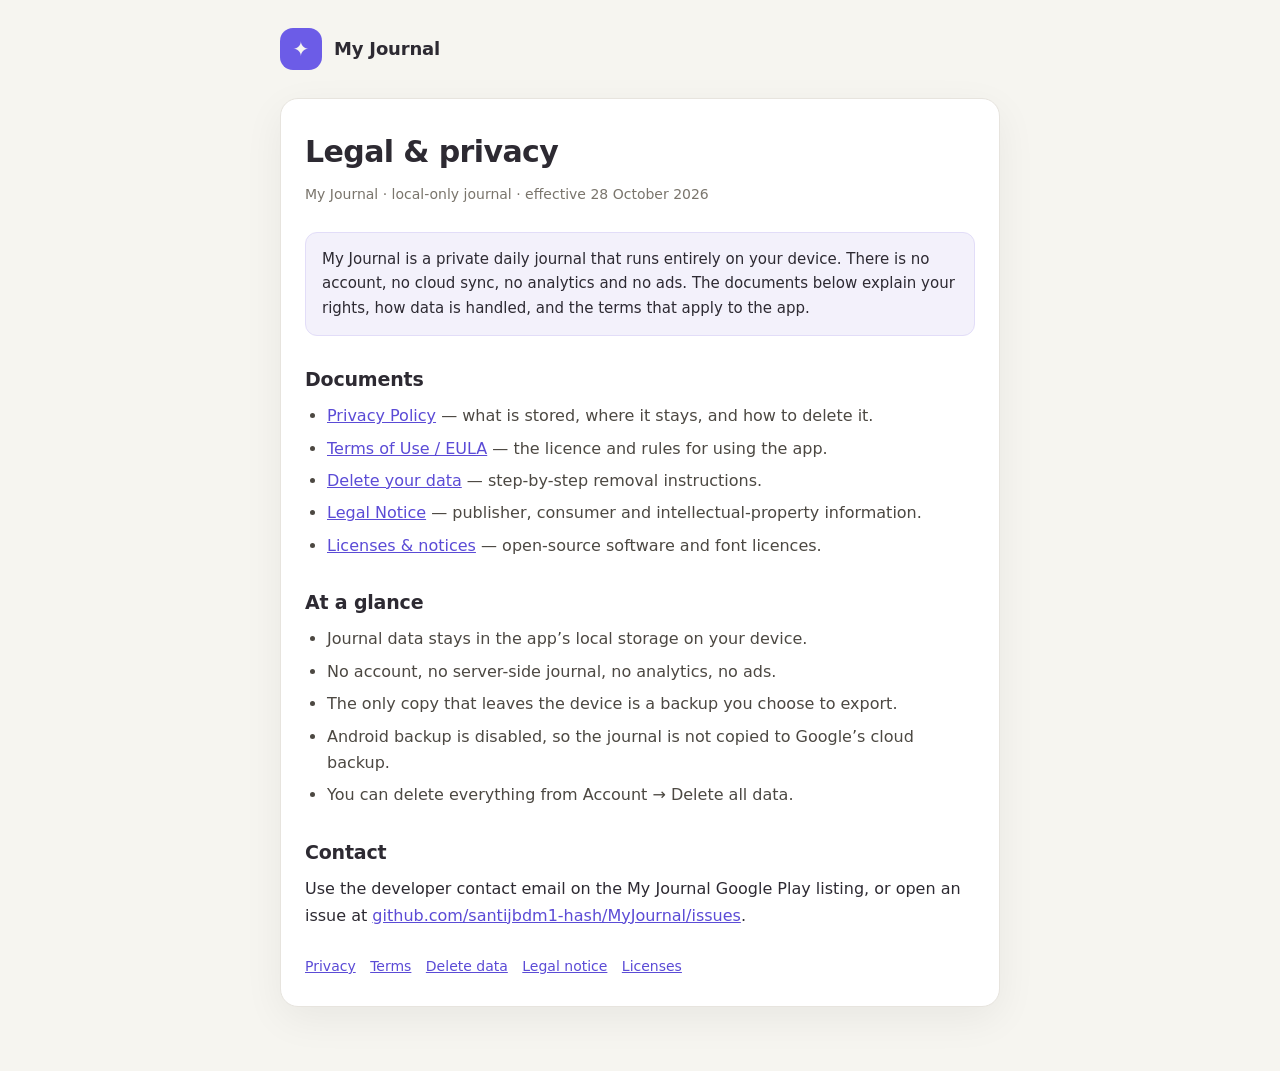
==== index.html @ 59d881ee "Add My Journal legal pages" ====
<!DOCTYPE html>
<html lang="en">
<head>
  <meta charset="UTF-8" />
  <meta name="viewport" content="width=device-width, initial-scale=1, viewport-fit=cover" />
  <meta name="theme-color" content="#6c5ce7" />
  <meta name="description" content="Legal information for My Journal, a local-only private journal app." />
  <title>My Journal — Legal</title>
  <link rel="stylesheet" href="legal.css" />
</head>
<body>
  <main class="wrap">
    <div class="brand">
      <div class="mark" aria-hidden="true">✦</div>
      <strong>My Journal</strong>
    </div>

    <article class="card">
      <h1>Legal &amp; privacy</h1>
      <p class="updated">My Journal · local-only journal · effective 28 October 2026</p>

      <div class="note">
        My Journal is a private daily journal that runs entirely on your device. There is no account, no cloud sync, no analytics and no ads. The documents below explain your rights, how data is handled, and the terms that apply to the app.
      </div>

      <h2>Documents</h2>
      <ul>
        <li><a href="privacy.html">Privacy Policy</a> — what is stored, where it stays, and how to delete it.</li>
        <li><a href="terms.html">Terms of Use / EULA</a> — the licence and rules for using the app.</li>
        <li><a href="delete-data.html">Delete your data</a> — step-by-step removal instructions.</li>
        <li><a href="legal-notice.html">Legal Notice</a> — publisher, consumer and intellectual-property information.</li>
        <li><a href="licenses.html">Licenses &amp; notices</a> — open-source software and font licences.</li>
      </ul>

      <h2>At a glance</h2>
      <ul>
        <li>Journal data stays in the app’s local storage on your device.</li>
        <li>No account, no server-side journal, no analytics, no ads.</li>
        <li>The only copy that leaves the device is a backup you choose to export.</li>
        <li>Android backup is disabled, so the journal is not copied to Google’s cloud backup.</li>
        <li>You can delete everything from Account → Delete all data.</li>
      </ul>

      <h2>Contact</h2>
      <p>Use the developer contact email on the My Journal Google Play listing, or open an issue at <a href="https://github.com/santijbdm1-hash/MyJournal/issues" target="_blank" rel="noopener">github.com/santijbdm1-hash/MyJournal/issues</a>.</p>

      <footer class="footer-links">
        <a href="privacy.html">Privacy</a>
        <a href="terms.html">Terms</a>
        <a href="delete-data.html">Delete data</a>
        <a href="legal-notice.html">Legal notice</a>
        <a href="licenses.html">Licenses</a>
      </footer>
    </article>
  </main>
</body>
</html>
---- legal.css ----
:root { color-scheme: light dark; }
* { box-sizing: border-box; }
body {
  margin: 0; background: #f6f5f0; color: #2d2a32;
  font-family: "Segoe UI", system-ui, -apple-system, sans-serif;
  line-height: 1.65;
}
@media (prefers-color-scheme: dark) {
  body { background: #1a1a1f; color: #f2f0ea; }
  .card { background: #24242b; border-color: #35353e; }
  .muted, li, p { color: #b9b5ad; }
  h1, h2, h3 { color: #f2f0ea; }
  a { color: #a99fff; }
  .note { background: #2d2d36; border-color: #41414c; }
  .step { background: #2d2d36; border-color: #41414c; }
  code { background: #35353e; color: #f2f0ea; }
}
.wrap { max-width: 760px; margin: 0 auto; padding: 28px 20px 64px; }
.brand { display: flex; align-items: center; gap: 12px; margin-bottom: 28px; }
.brand .mark {
  width: 42px; height: 42px; border-radius: 13px; display: grid; place-items: center;
  background: #6c5ce7; color: #f6f5f0; font-size: 20px;
}
.brand strong { font-size: 18px; letter-spacing: -0.01em; }
.card {
  background: #fff; border: 1px solid #e7e4de; border-radius: 18px;
  padding: 28px 24px; box-shadow: 0 12px 40px rgb(0 0 0 / 6%);
}
h1 { margin: 0 0 6px; font-size: 30px; letter-spacing: -0.02em; }
.updated { margin: 0 0 26px; color: #7a756c; font-size: 14px; }
h2 { margin: 28px 0 8px; font-size: 19px; letter-spacing: -0.01em; }
h3 { margin: 22px 0 6px; font-size: 16px; }
p { margin: 0 0 12px; }
ul { margin: 0 0 12px; padding-left: 22px; }
li { margin-bottom: 6px; color: #4c4842; }
a { color: #5b4bd6; }
.note {
  margin: 20px 0; padding: 14px 16px; border-radius: 12px;
  background: #f3f1fb; border: 1px solid #e2ddf8; font-size: 15px;
}
.step {
  margin: 14px 0; padding: 14px 16px; border-radius: 12px;
  background: #f3f1fb; border: 1px solid #e2ddf8; font-size: 15px;
}
code { background: #f0ede8; padding: 1px 5px; border-radius: 4px; font-size: 0.92em; }
.footer-links { margin-top: 26px; color: #7a756c; font-size: 14px; }
.footer-links a { margin-right: 10px; }
.legal-nav { margin: 0 0 18px; display: flex; flex-wrap: wrap; gap: 8px 14px; font-size: 14px; }
.legal-nav a { text-decoration: none; }
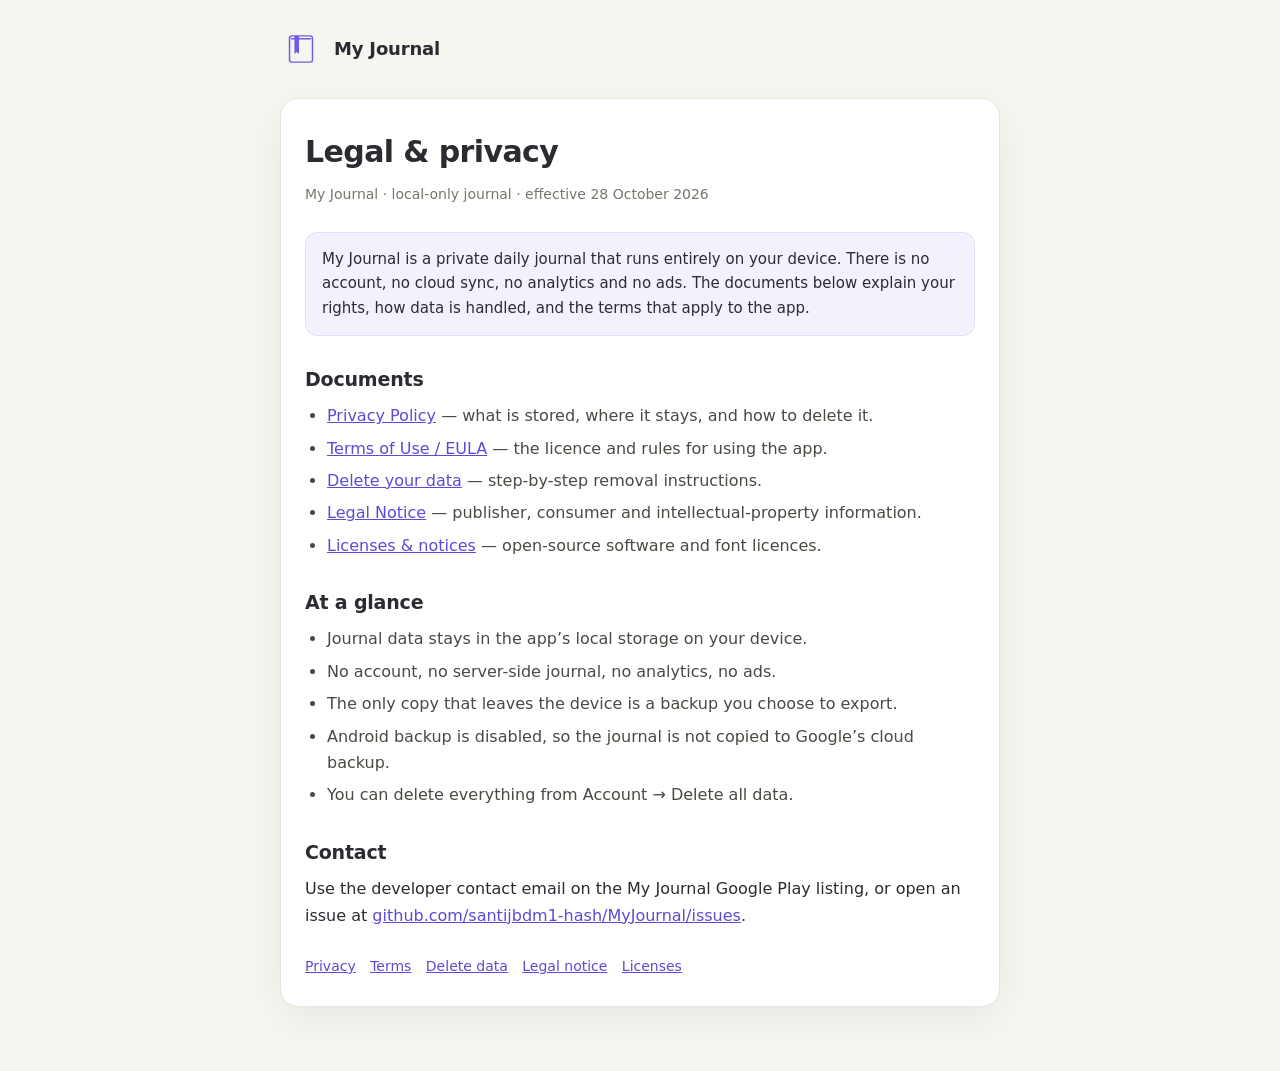
==== commit c8c47c6f: "Use the real app logo on legal pages" ====
--- a/index.html
+++ b/index.html
@@ -11,7 +11,7 @@
 <body>
   <main class="wrap">
     <div class="brand">
-      <div class="mark" aria-hidden="true">✦</div>
+      <img class="mark" src="assets/icon.svg" alt="" aria-hidden="true" />
       <strong>My Journal</strong>
     </div>
 
--- a/legal.css
+++ b/legal.css
@@ -18,8 +18,8 @@
 .wrap { max-width: 760px; margin: 0 auto; padding: 28px 20px 64px; }
 .brand { display: flex; align-items: center; gap: 12px; margin-bottom: 28px; }
 .brand .mark {
-  width: 42px; height: 42px; border-radius: 13px; display: grid; place-items: center;
-  background: #6c5ce7; color: #f6f5f0; font-size: 20px;
+  width: 42px; height: 42px; border-radius: 13px; display: block;
+  object-fit: contain; background: transparent; color: #6c5ce7; font-size: 20px;
 }
 .brand strong { font-size: 18px; letter-spacing: -0.01em; }
 .card {
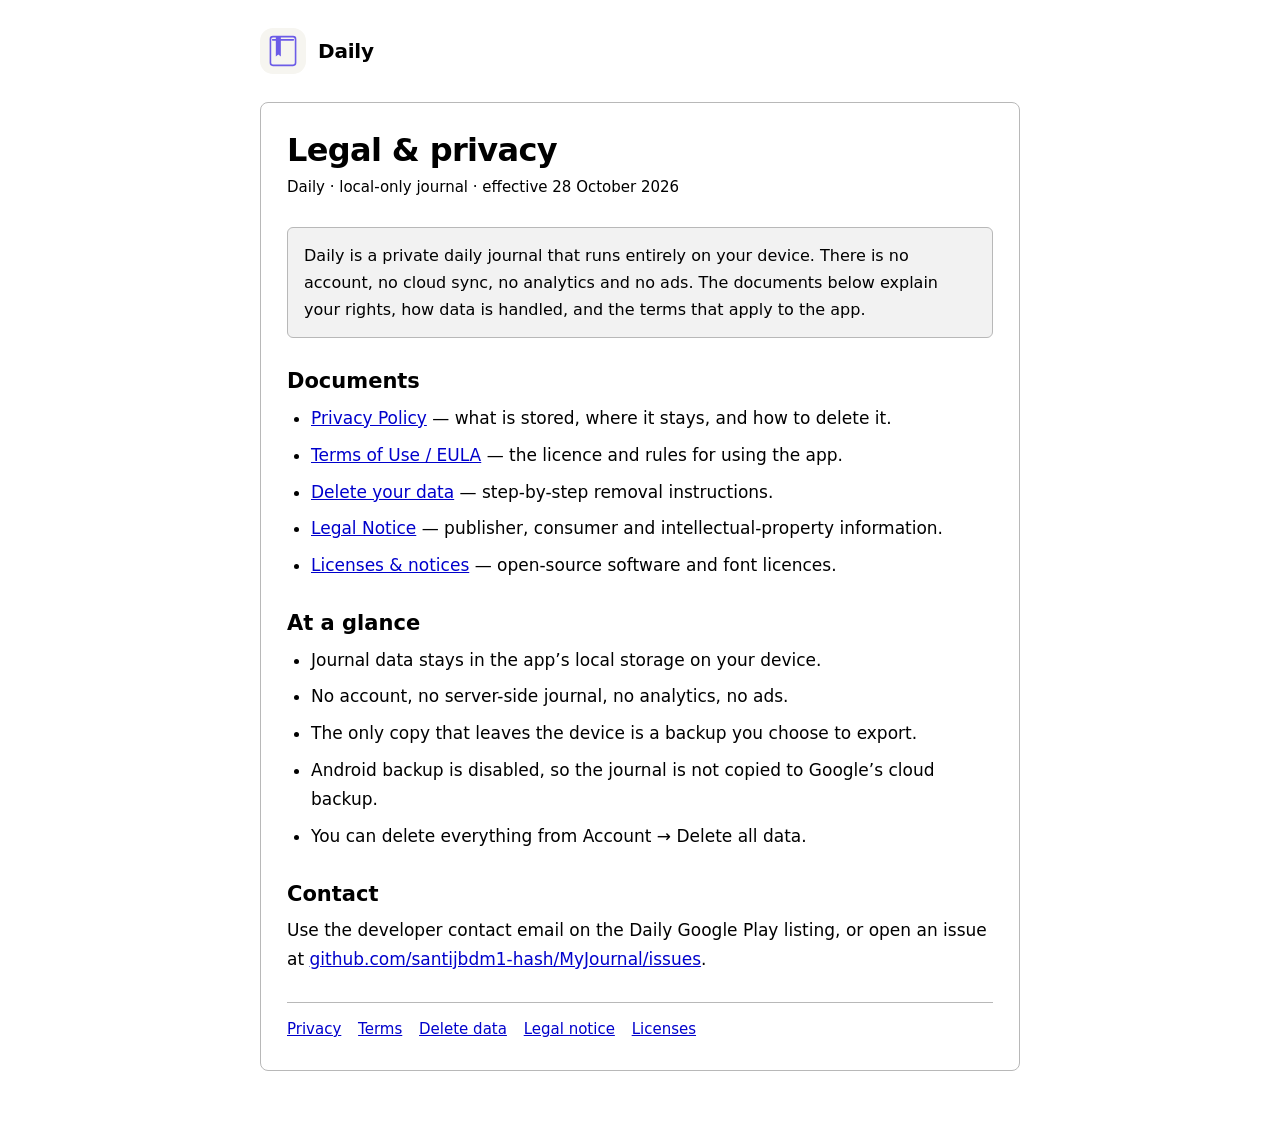
==== commit b9867f32: "Rename legal pages to Daily" ====
--- a/index.html
+++ b/index.html
@@ -4,23 +4,23 @@
   <meta charset="UTF-8" />
   <meta name="viewport" content="width=device-width, initial-scale=1, viewport-fit=cover" />
   <meta name="theme-color" content="#6c5ce7" />
-  <meta name="description" content="Legal information for My Journal, a local-only private journal app." />
-  <title>My Journal — Legal</title>
+  <meta name="description" content="Legal information for Daily, a local-only private journal app." />
+  <title>Daily — Legal</title>
   <link rel="stylesheet" href="legal.css" />
 </head>
 <body>
   <main class="wrap">
     <div class="brand">
       <img class="mark" src="assets/icon.svg" alt="" aria-hidden="true" />
-      <strong>My Journal</strong>
+      <strong>Daily</strong>
     </div>
 
     <article class="card">
       <h1>Legal &amp; privacy</h1>
-      <p class="updated">My Journal · local-only journal · effective 28 October 2026</p>
+      <p class="updated">Daily · local-only journal · effective 28 October 2026</p>
 
       <div class="note">
-        My Journal is a private daily journal that runs entirely on your device. There is no account, no cloud sync, no analytics and no ads. The documents below explain your rights, how data is handled, and the terms that apply to the app.
+        Daily is a private daily journal that runs entirely on your device. There is no account, no cloud sync, no analytics and no ads. The documents below explain your rights, how data is handled, and the terms that apply to the app.
       </div>
 
       <h2>Documents</h2>
@@ -42,7 +42,7 @@
       </ul>
 
       <h2>Contact</h2>
-      <p>Use the developer contact email on the My Journal Google Play listing, or open an issue at <a href="https://github.com/santijbdm1-hash/MyJournal/issues" target="_blank" rel="noopener">github.com/santijbdm1-hash/MyJournal/issues</a>.</p>
+      <p>Use the developer contact email on the Daily Google Play listing, or open an issue at <a href="https://github.com/santijbdm1-hash/MyJournal/issues" target="_blank" rel="noopener">github.com/santijbdm1-hash/MyJournal/issues</a>.</p>
 
       <footer class="footer-links">
         <a href="privacy.html">Privacy</a>
--- a/legal.css
+++ b/legal.css
@@ -1,49 +1,158 @@
-:root { color-scheme: light dark; }
+:root {
+  color-scheme: light;
+}
+
 * { box-sizing: border-box; }
+
 body {
-  margin: 0; background: #f6f5f0; color: #2d2a32;
+  margin: 0;
+  background: #ffffff;
+  color: #000000;
   font-family: "Segoe UI", system-ui, -apple-system, sans-serif;
-  line-height: 1.65;
+  font-size: 17px;
+  line-height: 1.7;
 }
-@media (prefers-color-scheme: dark) {
-  body { background: #1a1a1f; color: #f2f0ea; }
-  .card { background: #24242b; border-color: #35353e; }
-  .muted, li, p { color: #b9b5ad; }
-  h1, h2, h3 { color: #f2f0ea; }
-  a { color: #a99fff; }
-  .note { background: #2d2d36; border-color: #41414c; }
-  .step { background: #2d2d36; border-color: #41414c; }
-  code { background: #35353e; color: #f2f0ea; }
+
+.wrap {
+  max-width: 800px;
+  margin: 0 auto;
+  padding: 28px 20px 64px;
 }
-.wrap { max-width: 760px; margin: 0 auto; padding: 28px 20px 64px; }
-.brand { display: flex; align-items: center; gap: 12px; margin-bottom: 28px; }
+
+.brand {
+  display: flex;
+  align-items: center;
+  gap: 12px;
+  margin-bottom: 28px;
+}
+
 .brand .mark {
-  width: 42px; height: 42px; border-radius: 13px; display: block;
-  object-fit: contain; background: transparent; color: #6c5ce7; font-size: 20px;
+  width: 46px;
+  height: 46px;
+  border-radius: 13px;
+  display: block;
+  object-fit: contain;
+  background: transparent;
 }
-.brand strong { font-size: 18px; letter-spacing: -0.01em; }
+
+.brand strong {
+  color: #000000;
+  font-size: 20px;
+  letter-spacing: -0.01em;
+}
+
 .card {
-  background: #fff; border: 1px solid #e7e4de; border-radius: 18px;
-  padding: 28px 24px; box-shadow: 0 12px 40px rgb(0 0 0 / 6%);
+  background: #ffffff;
+  border: 1px solid #b8b8b8;
+  border-radius: 8px;
+  padding: 28px 26px;
 }
-h1 { margin: 0 0 6px; font-size: 30px; letter-spacing: -0.02em; }
-.updated { margin: 0 0 26px; color: #7a756c; font-size: 14px; }
-h2 { margin: 28px 0 8px; font-size: 19px; letter-spacing: -0.01em; }
-h3 { margin: 22px 0 6px; font-size: 16px; }
-p { margin: 0 0 12px; }
-ul { margin: 0 0 12px; padding-left: 22px; }
-li { margin-bottom: 6px; color: #4c4842; }
-a { color: #5b4bd6; }
-.note {
-  margin: 20px 0; padding: 14px 16px; border-radius: 12px;
-  background: #f3f1fb; border: 1px solid #e2ddf8; font-size: 15px;
+
+h1 {
+  margin: 0 0 6px;
+  color: #000000;
+  font-size: 32px;
+  line-height: 1.2;
+  letter-spacing: -0.02em;
 }
+
+.updated {
+  margin: 0 0 26px;
+  color: #000000;
+  font-size: 15px;
+}
+
+h2 {
+  margin: 30px 0 8px;
+  color: #000000;
+  font-size: 21px;
+  line-height: 1.3;
+}
+
+h3 {
+  margin: 24px 0 6px;
+  color: #000000;
+  font-size: 18px;
+  line-height: 1.35;
+}
+
+p,
+li,
+strong,
+em,
+code,
+.updated,
+.footer-links,
+.legal-nav {
+  color: #000000;
+}
+
+p {
+  margin: 0 0 14px;
+}
+
+ul {
+  margin: 0 0 14px;
+  padding-left: 24px;
+}
+
+li {
+  margin-bottom: 8px;
+}
+
+a {
+  color: #0000cc;
+  text-decoration: underline;
+}
+
+a:visited {
+  color: #551a8b;
+}
+
+a:hover,
+a:focus {
+  color: #000000;
+  background: #ffff99;
+}
+
+.note,
 .step {
-  margin: 14px 0; padding: 14px 16px; border-radius: 12px;
-  background: #f3f1fb; border: 1px solid #e2ddf8; font-size: 15px;
+  margin: 20px 0;
+  padding: 14px 16px;
+  border: 1px solid #b8b8b8;
+  border-radius: 6px;
+  background: #f2f2f2;
+  color: #000000;
+  font-size: 16px;
 }
-code { background: #f0ede8; padding: 1px 5px; border-radius: 4px; font-size: 0.92em; }
-.footer-links { margin-top: 26px; color: #7a756c; font-size: 14px; }
-.footer-links a { margin-right: 10px; }
-.legal-nav { margin: 0 0 18px; display: flex; flex-wrap: wrap; gap: 8px 14px; font-size: 14px; }
-.legal-nav a { text-decoration: none; }
+
+code {
+  background: #eeeeee;
+  border: 1px solid #cccccc;
+  padding: 1px 5px;
+  border-radius: 3px;
+  font-size: 0.92em;
+}
+
+.footer-links {
+  margin-top: 28px;
+  padding-top: 14px;
+  border-top: 1px solid #b8b8b8;
+  font-size: 15px;
+}
+
+.footer-links a {
+  margin-right: 12px;
+}
+
+.legal-nav {
+  margin: 0 0 18px;
+  display: flex;
+  flex-wrap: wrap;
+  gap: 8px 16px;
+  font-size: 15px;
+}
+
+.legal-nav a {
+  text-decoration: underline;
+}
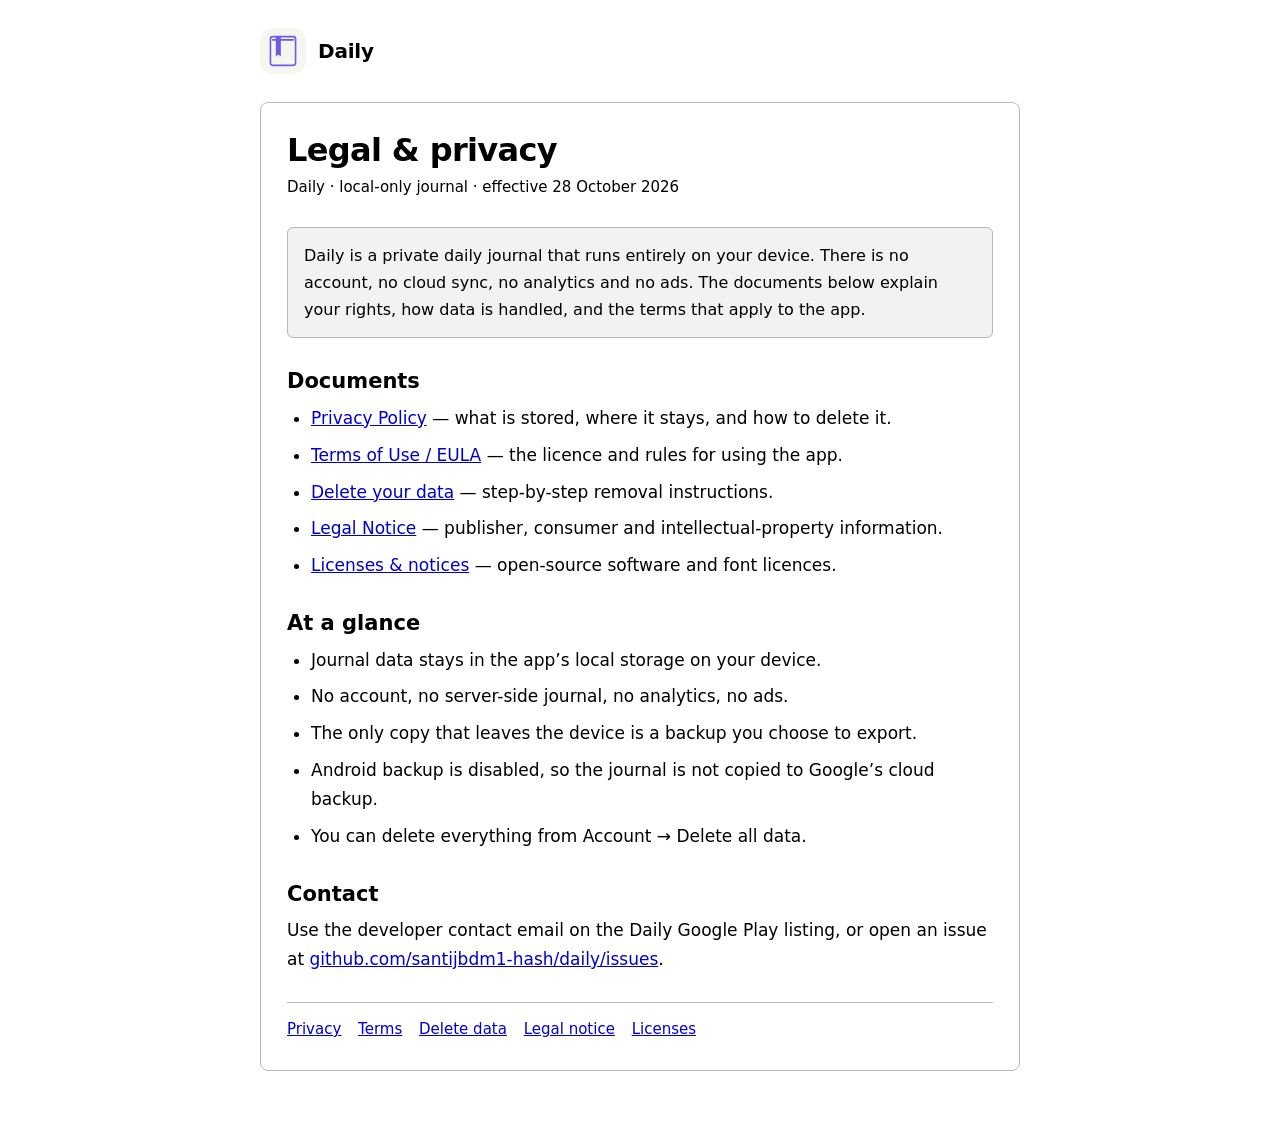
==== commit ea53372b: "Rename everything to Daily" ====
--- a/index.html
+++ b/index.html
@@ -42,7 +42,7 @@
       </ul>
 
       <h2>Contact</h2>
-      <p>Use the developer contact email on the Daily Google Play listing, or open an issue at <a href="https://github.com/santijbdm1-hash/MyJournal/issues" target="_blank" rel="noopener">github.com/santijbdm1-hash/MyJournal/issues</a>.</p>
+      <p>Use the developer contact email on the Daily Google Play listing, or open an issue at <a href="https://github.com/santijbdm1-hash/daily/issues" target="_blank" rel="noopener">github.com/santijbdm1-hash/daily/issues</a>.</p>
 
       <footer class="footer-links">
         <a href="privacy.html">Privacy</a>
